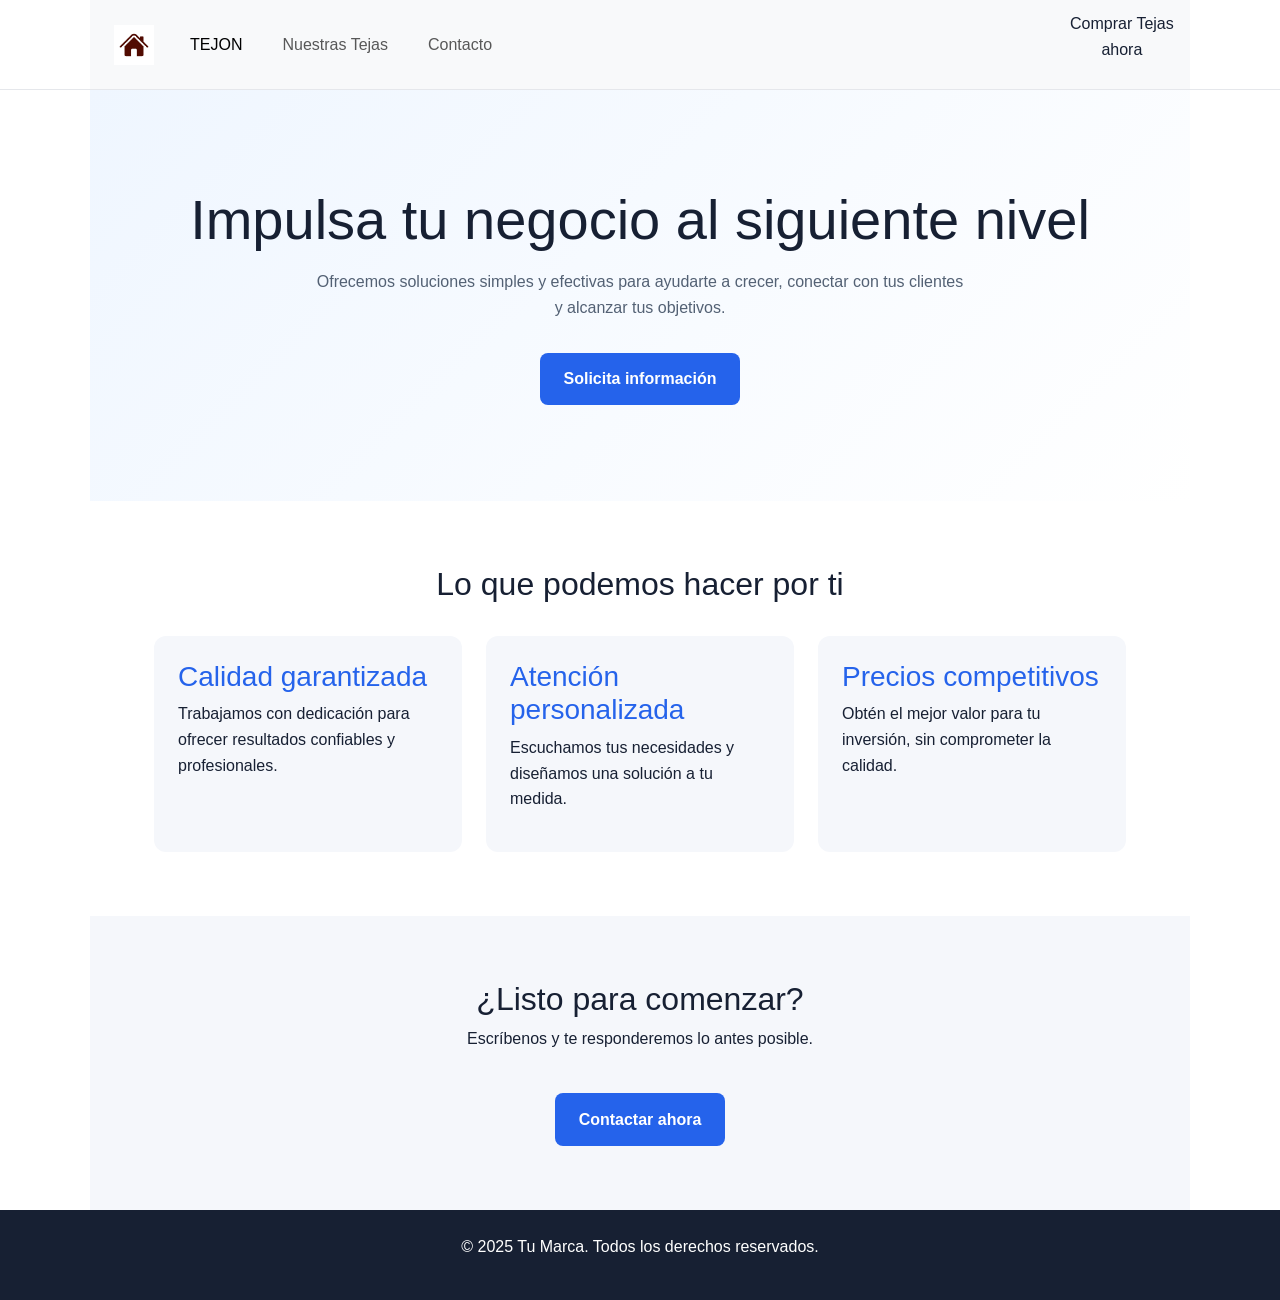
==== index.html @ d3da60d6 "Primero" ====
<!DOCTYPE html>
<html lang="es">
<head>
	<meta charset="UTF-8">
	<meta name="viewport" content="width=device-width, initial-scale=1.0">
	<title>Tu Marca | Soluciones para tu negocio</title>
     <link href="https://cdn.jsdelivr.net/npm/bootstrap@5.3.8/dist/css/bootstrap.min.css" rel="stylesheet" integrity="sha384-sRIl4kxILFvY47J16cr9ZwB07vP4J8+LH7qKQnuqkuIAvNWLzeN8tE5YBujZqJLB" crossorigin="anonymous">
    <link rel="stylesheet" href="tejones.css">
	<style>
		:root { --primario: #2563eb; --oscuro: #172033; --claro: #f5f7fb; }
		* { box-sizing: border-box; margin: 0; padding: 0; }
		body { font-family: Arial, sans-serif; color: var(--oscuro); line-height: 1.6; }
		header { background: #fff; border-bottom: 1px solid #e5e7eb; }
		nav { max-width: 1100px; margin: auto; padding: 1rem 5%; display: flex; justify-content: space-between; align-items: center; }
		.logo { font-size: 1.4rem; font-weight: bold; color: var(--primario); }
		nav ul { display: flex; gap: 1.5rem; list-style: none; }
		nav a { color: var(--oscuro); text-decoration: none; }
		.hero { background: linear-gradient(135deg, #eff6ff, #fff); padding: 6rem 5%; text-align: center; }
		.hero h1 { font-size: clamp(2rem, 5vw, 3.5rem); margin-bottom: 1rem; }
		.hero p { max-width: 650px; margin: 0 auto 2rem; color: #536174; }
		.boton { display: inline-block; padding: .85rem 1.5rem; border-radius: 8px; background: var(--primario); color: #fff; text-decoration: none; font-weight: bold; }
		section { max-width: 1100px; margin: auto; padding: 4rem 5%; }
		.titulo { text-align: center; margin-bottom: 2rem; }
		.tarjetas { display: grid; grid-template-columns: repeat(auto-fit, minmax(220px, 1fr)); gap: 1.5rem; }
		.tarjeta { padding: 1.5rem; background: var(--claro); border-radius: 12px; }
		.tarjeta h3 { margin-bottom: .5rem; color: var(--primario); }
		.contacto { background: var(--claro); text-align: center; }
		footer { padding: 1.5rem; text-align: center; background: var(--oscuro); color: #fff; }
		@media (max-width: 600px) { nav ul { gap: .7rem; font-size: .9rem; } }
	</style>
</head>


<body>
	<header>
		<nav class="navbar navbar-expand-lg bg-body-tertiary">
  <div class="container-fluid">
<nav class="navbar bg-body-tertiary">
  <div class="container-fluid">
    <a class="navbar-brand" href="#">
      <img src="img/logo.png" alt="Logo" width="40" height="40" class="d-inline-block align-text-center">                                                                                                                                                                  
    </a>
  </div>
</nav>
    <button class="navbar-toggler" type="button" data-bs-toggle="collapse" data-bs-target="#navbarSupportedContent" aria-controls="navbarSupportedContent" aria-expanded="false" aria-label="Toggle navigation">
      <span class="navbar-toggler-icon"></span>
    </button>
    <div class="collapse navbar-collapse" id="navbarSupportedContent">
      <ul class="navbar-nav me-auto mb-2 mb-lg-0">
        <li class="nav-item">
          <a class="nav-link active" aria-current="page" href="#">TEJON</a>
        </li>
        <li class="nav-item">
          <a class="nav-link" href="#">Nuestras Tejas</a>
        </li>
           <li class="nav-item">
          <a class="nav-link" href="#">Contacto</a>
        </li>
        </li>
      </ul>
    </div>
  </div>

<section class="comprartejas "type="button">
    <p>Comprar Tejas ahora</p>
</section>
</nav>
	</header>

	<main>
		<section class="hero" id="inicio">
			<h1>Impulsa tu negocio al siguiente nivel</h1>
			<p>Ofrecemos soluciones simples y efectivas para ayudarte a crecer, conectar con tus clientes y alcanzar tus objetivos.</p>
			<a class="boton" href="#contacto">Solicita información</a>
		</section>

		<section id="servicios">
			<h2 class="titulo">Lo que podemos hacer por ti</h2>
			<div class="tarjetas">
				<article class="tarjeta"><h3>Calidad garantizada</h3><p>Trabajamos con dedicación para ofrecer resultados confiables y profesionales.</p></article>
				<article class="tarjeta"><h3>Atención personalizada</h3><p>Escuchamos tus necesidades y diseñamos una solución a tu medida.</p></article>
				<article class="tarjeta"><h3>Precios competitivos</h3><p>Obtén el mejor valor para tu inversión, sin comprometer la calidad.</p></article>
			</div>
		</section>

		<section class="contacto" id="contacto">
			<h2>¿Listo para comenzar?</h2>
			<p>Escríbenos y te responderemos lo antes posible.</p>
			<br><a class="boton" href="mailto:contacto@tumarca.com">Contactar ahora</a>
		</section>
	</main>

	<footer><p>&copy; 2025 Tu Marca. Todos los derechos reservados.</p></footer>
    
    <script src="https://cdn.jsdelivr.net/npm/@popperjs/core@2.11.8/dist/umd/popper.min.js" integrity="sha384-I7E8VVD/ismYTF4hNIPjVp/Zjvgyol6VFvRkX/vR+Vc4jQkC+hVqc2pM8ODewa9r" crossorigin="anonymous"></script>
<script src="https://cdn.jsdelivr.net/npm/bootstrap@5.3.8/dist/js/bootstrap.min.js" integrity="sha384-G/EV+4j2dNv+tEPo3++6LCgdCROaejBqfUeNjuKAiuXbjrxilcCdDz6ZAVfHWe1Y" crossorigin="anonymous"></script>
</body>
</html>
---- tejones.css ----
.comprartejas{
    display: flex;
 box-sizing: border-box;
  margin: 0; 
  padding: 3px;
  text-align:center;

    
}
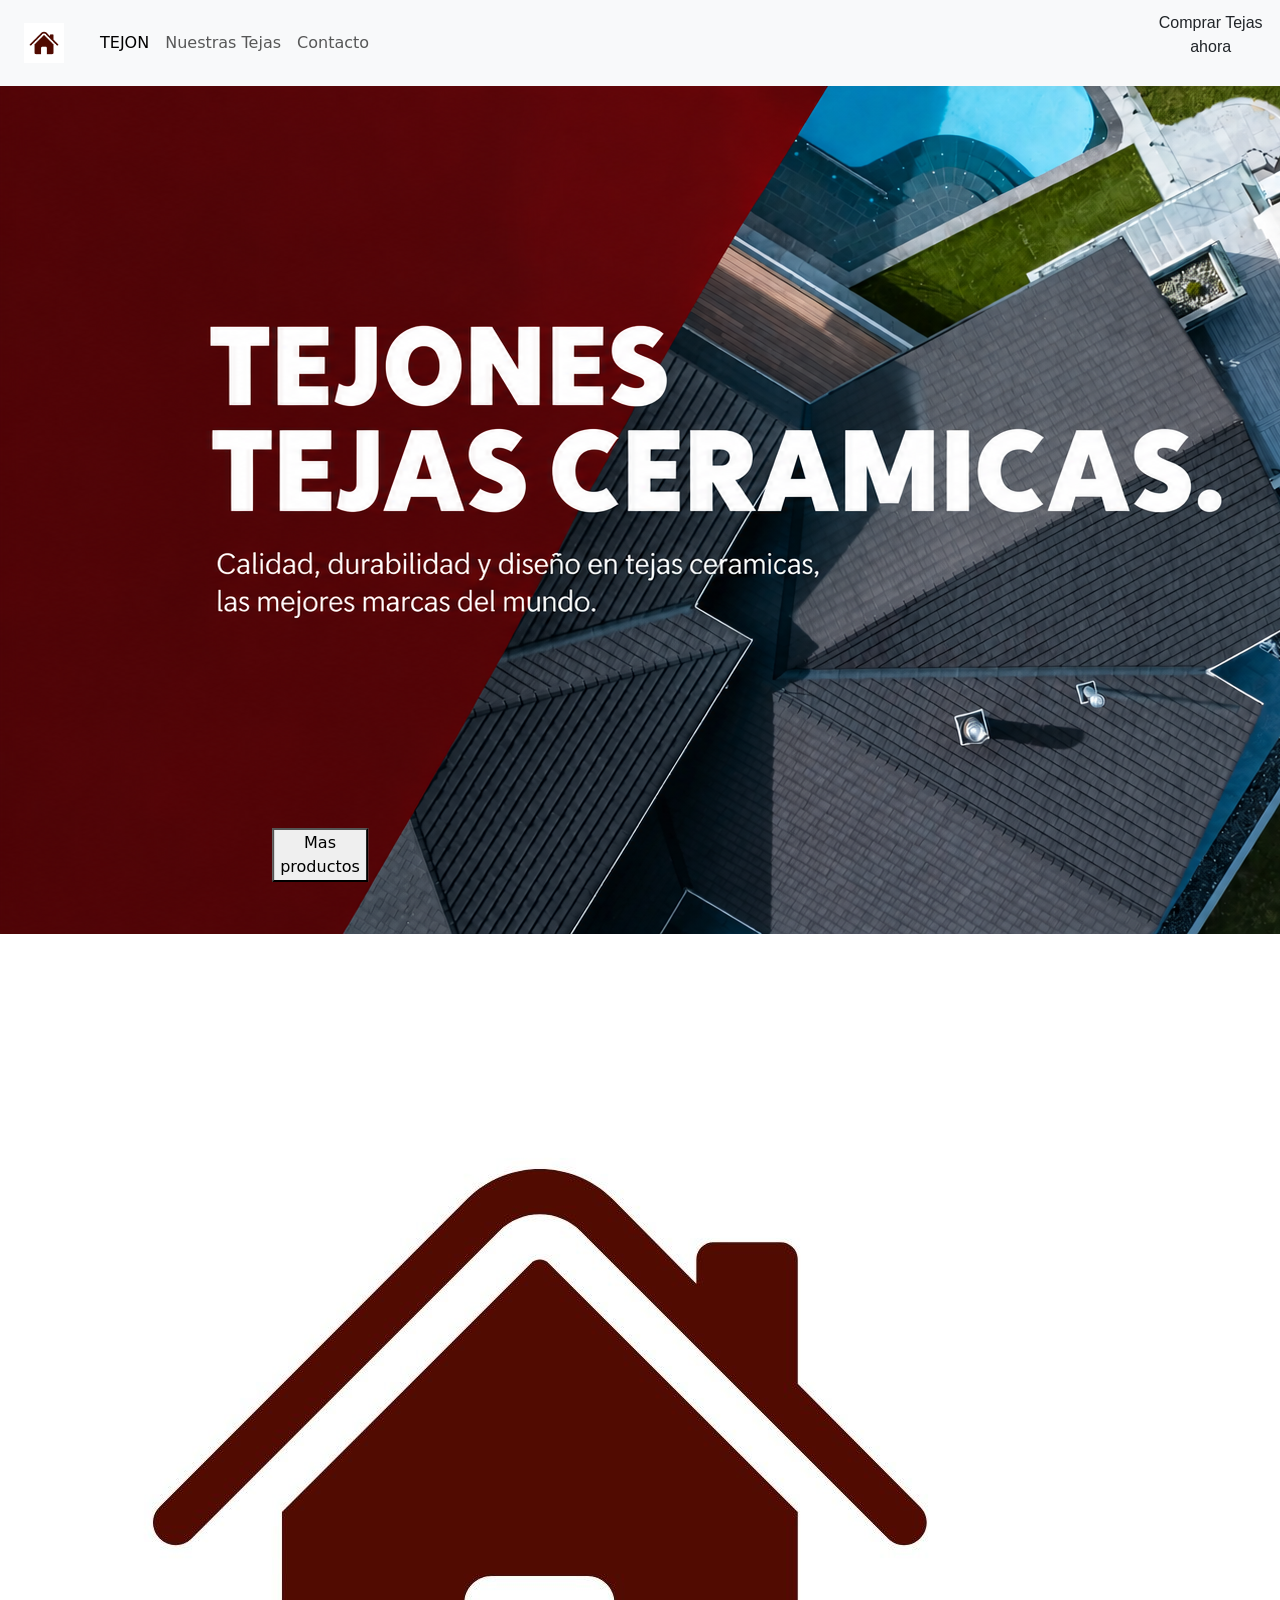
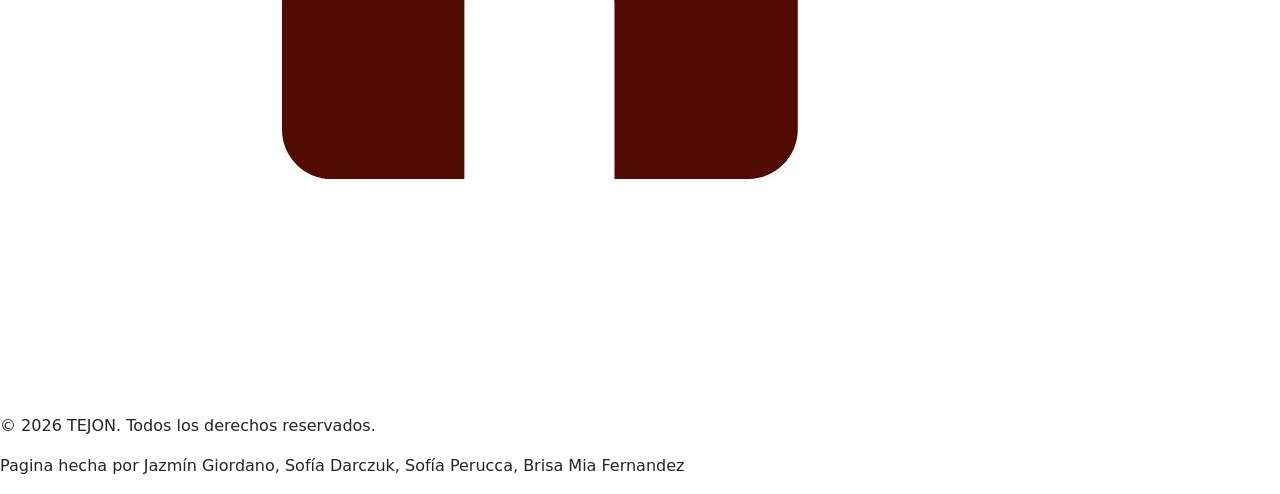
==== commit 9143bb8c: "segunda" ====
--- a/index.html
+++ b/index.html
@@ -6,30 +6,7 @@
 	<title>Tu Marca | Soluciones para tu negocio</title>
      <link href="https://cdn.jsdelivr.net/npm/bootstrap@5.3.8/dist/css/bootstrap.min.css" rel="stylesheet" integrity="sha384-sRIl4kxILFvY47J16cr9ZwB07vP4J8+LH7qKQnuqkuIAvNWLzeN8tE5YBujZqJLB" crossorigin="anonymous">
     <link rel="stylesheet" href="tejones.css">
-	<style>
-		:root { --primario: #2563eb; --oscuro: #172033; --claro: #f5f7fb; }
-		* { box-sizing: border-box; margin: 0; padding: 0; }
-		body { font-family: Arial, sans-serif; color: var(--oscuro); line-height: 1.6; }
-		header { background: #fff; border-bottom: 1px solid #e5e7eb; }
-		nav { max-width: 1100px; margin: auto; padding: 1rem 5%; display: flex; justify-content: space-between; align-items: center; }
-		.logo { font-size: 1.4rem; font-weight: bold; color: var(--primario); }
-		nav ul { display: flex; gap: 1.5rem; list-style: none; }
-		nav a { color: var(--oscuro); text-decoration: none; }
-		.hero { background: linear-gradient(135deg, #eff6ff, #fff); padding: 6rem 5%; text-align: center; }
-		.hero h1 { font-size: clamp(2rem, 5vw, 3.5rem); margin-bottom: 1rem; }
-		.hero p { max-width: 650px; margin: 0 auto 2rem; color: #536174; }
-		.boton { display: inline-block; padding: .85rem 1.5rem; border-radius: 8px; background: var(--primario); color: #fff; text-decoration: none; font-weight: bold; }
-		section { max-width: 1100px; margin: auto; padding: 4rem 5%; }
-		.titulo { text-align: center; margin-bottom: 2rem; }
-		.tarjetas { display: grid; grid-template-columns: repeat(auto-fit, minmax(220px, 1fr)); gap: 1.5rem; }
-		.tarjeta { padding: 1.5rem; background: var(--claro); border-radius: 12px; }
-		.tarjeta h3 { margin-bottom: .5rem; color: var(--primario); }
-		.contacto { background: var(--claro); text-align: center; }
-		footer { padding: 1.5rem; text-align: center; background: var(--oscuro); color: #fff; }
-		@media (max-width: 600px) { nav ul { gap: .7rem; font-size: .9rem; } }
-	</style>
 </head>
-
 
 <body>
 	<header>
@@ -67,30 +44,21 @@
 </nav>
 	</header>
 
-	<main>
-		<section class="hero" id="inicio">
-			<h1>Impulsa tu negocio al siguiente nivel</h1>
-			<p>Ofrecemos soluciones simples y efectivas para ayudarte a crecer, conectar con tus clientes y alcanzar tus objetivos.</p>
-			<a class="boton" href="#contacto">Solicita información</a>
-		</section>
+  <main>
+    <section class="fondo" style="position: relative; text-align: center; overflow: hidden;">
+  	 <img src="img/fondo1.png" alt="Logo" class="d-inline-block align-text-center">
+      </section>
+  <section class="mas">
+ <a href="#inicio" style="position: absolute; top: 95%; left: 50%; padding-right: 50%; transform: translate(-50%, -50%);"><button class="confirma">Mas productos</button></a>
+</section>
 
-		<section id="servicios">
-			<h2 class="titulo">Lo que podemos hacer por ti</h2>
-			<div class="tarjetas">
-				<article class="tarjeta"><h3>Calidad garantizada</h3><p>Trabajamos con dedicación para ofrecer resultados confiables y profesionales.</p></article>
-				<article class="tarjeta"><h3>Atención personalizada</h3><p>Escuchamos tus necesidades y diseñamos una solución a tu medida.</p></article>
-				<article class="tarjeta"><h3>Precios competitivos</h3><p>Obtén el mejor valor para tu inversión, sin comprometer la calidad.</p></article>
-			</div>
-		</section>
-
-		<section class="contacto" id="contacto">
-			<h2>¿Listo para comenzar?</h2>
-			<p>Escríbenos y te responderemos lo antes posible.</p>
-			<br><a class="boton" href="mailto:contacto@tumarca.com">Contactar ahora</a>
-		</section>
+<section class="flex"> 
+          <a id="inicio"><img src="img/logo.png" alt="Inicio"></a>
+</section>
 	</main>
 
-	<footer><p>&copy; 2025 Tu Marca. Todos los derechos reservados.</p></footer>
+	<footer><p>&copy; 2026 TEJON. Todos los derechos reservados.</p></footer>
+    <footer><p> Pagina hecha por Jazmín Giordano, Sofía Darczuk, Sofía Perucca, Brisa Mia Fernandez</p></footer>
     
     <script src="https://cdn.jsdelivr.net/npm/@popperjs/core@2.11.8/dist/umd/popper.min.js" integrity="sha384-I7E8VVD/ismYTF4hNIPjVp/Zjvgyol6VFvRkX/vR+Vc4jQkC+hVqc2pM8ODewa9r" crossorigin="anonymous"></script>
 <script src="https://cdn.jsdelivr.net/npm/bootstrap@5.3.8/dist/js/bootstrap.min.js" integrity="sha384-G/EV+4j2dNv+tEPo3++6LCgdCROaejBqfUeNjuKAiuXbjrxilcCdDz6ZAVfHWe1Y" crossorigin="anonymous"></script>
--- a/tejones.css
+++ b/tejones.css
@@ -1,4 +1,24 @@
+.body{
+margin-top: 100px;
+background-color: #ffffff;
+font-family: "Lugrasimo";
+}
+
+.fondo{
+    z-index: -1;
+    display: block; 
+    width: 100%; 
+    max-width: 100%;
+     height: auto;
+      margin: 0 auto; 
+      object-fit: contain;
+    }
+.mas{
+
+
+}
 .comprartejas{
+    font-family: "Arial", "sans-serif";
     display: flex;
  box-sizing: border-box;
   margin: 0; 
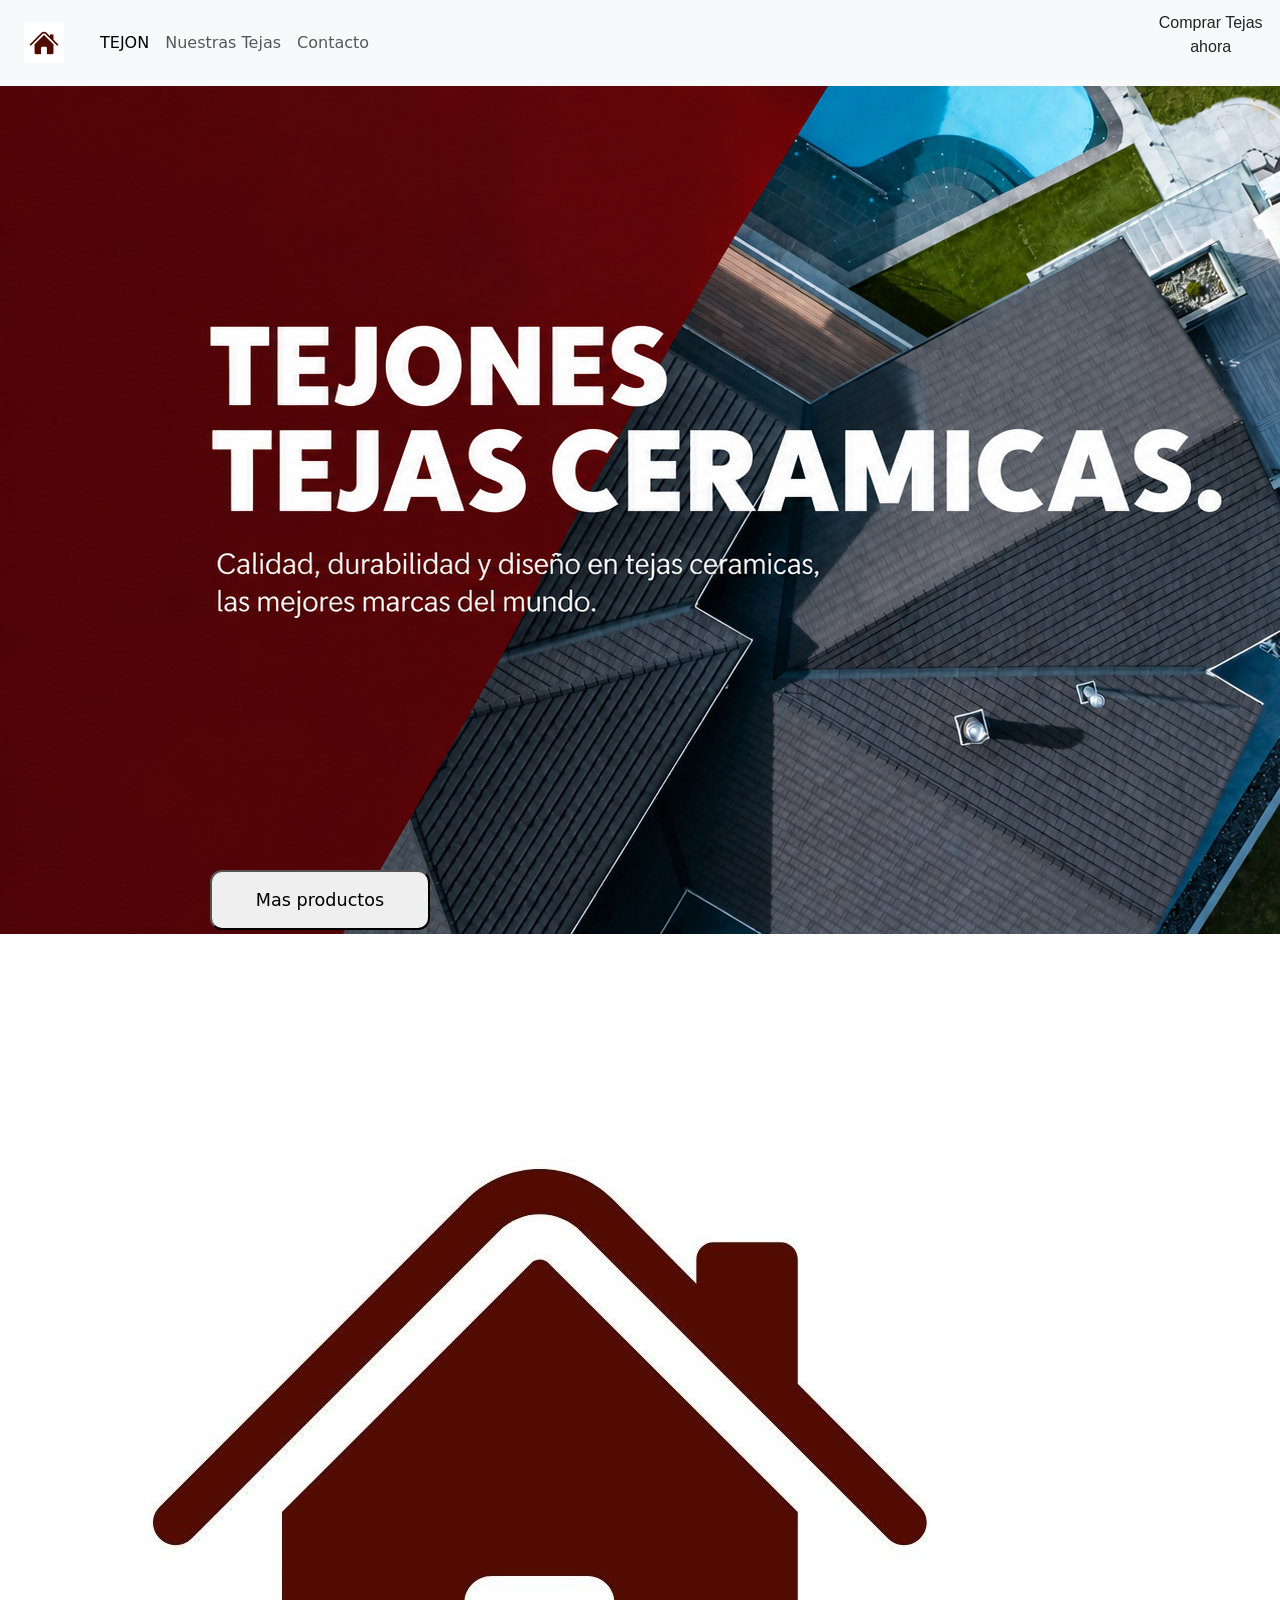
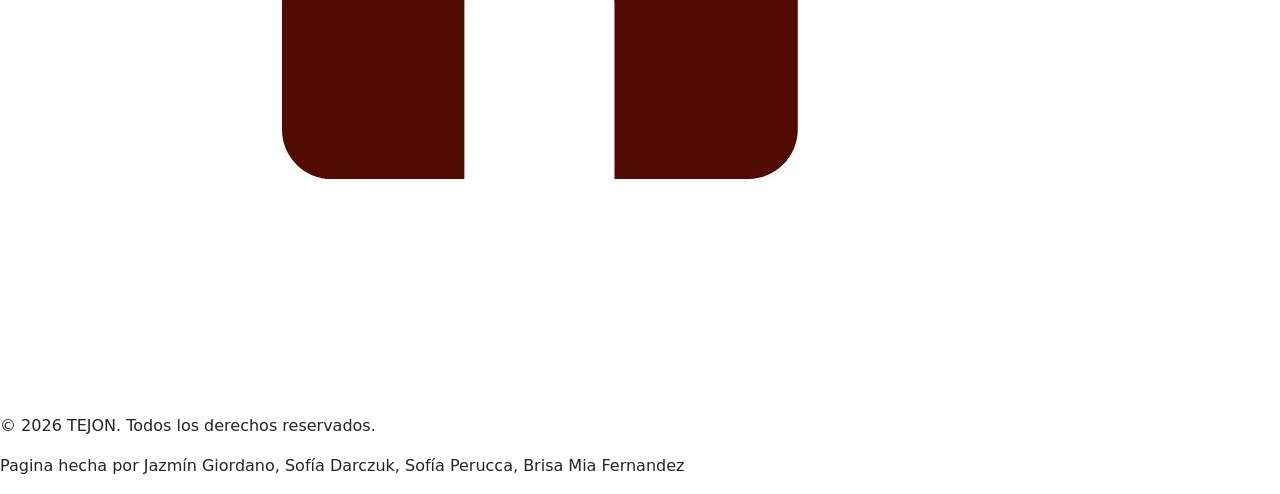
==== commit b00bca6b: "q" ====
--- a/index.html
+++ b/index.html
@@ -49,7 +49,7 @@
   	 <img src="img/fondo1.png" alt="Logo" class="d-inline-block align-text-center">
       </section>
   <section class="mas">
- <a href="#inicio" style="position: absolute; top: 95%; left: 50%; padding-right: 50%; transform: translate(-50%, -50%);"><button class="confirma">Mas productos</button></a>
+ <a href="#inicio" style="position: absolute; top: 100%; left: 50%; padding-right: 50%; transform: translate(-50%, -50%);"><button class="confirma" style="width: 220px; height: 60px; padding: 12px 24px; font-size: 1.1rem; border-radius: 12px;">Mas productos</button></a>
 </section>
 
 <section class="flex"> 
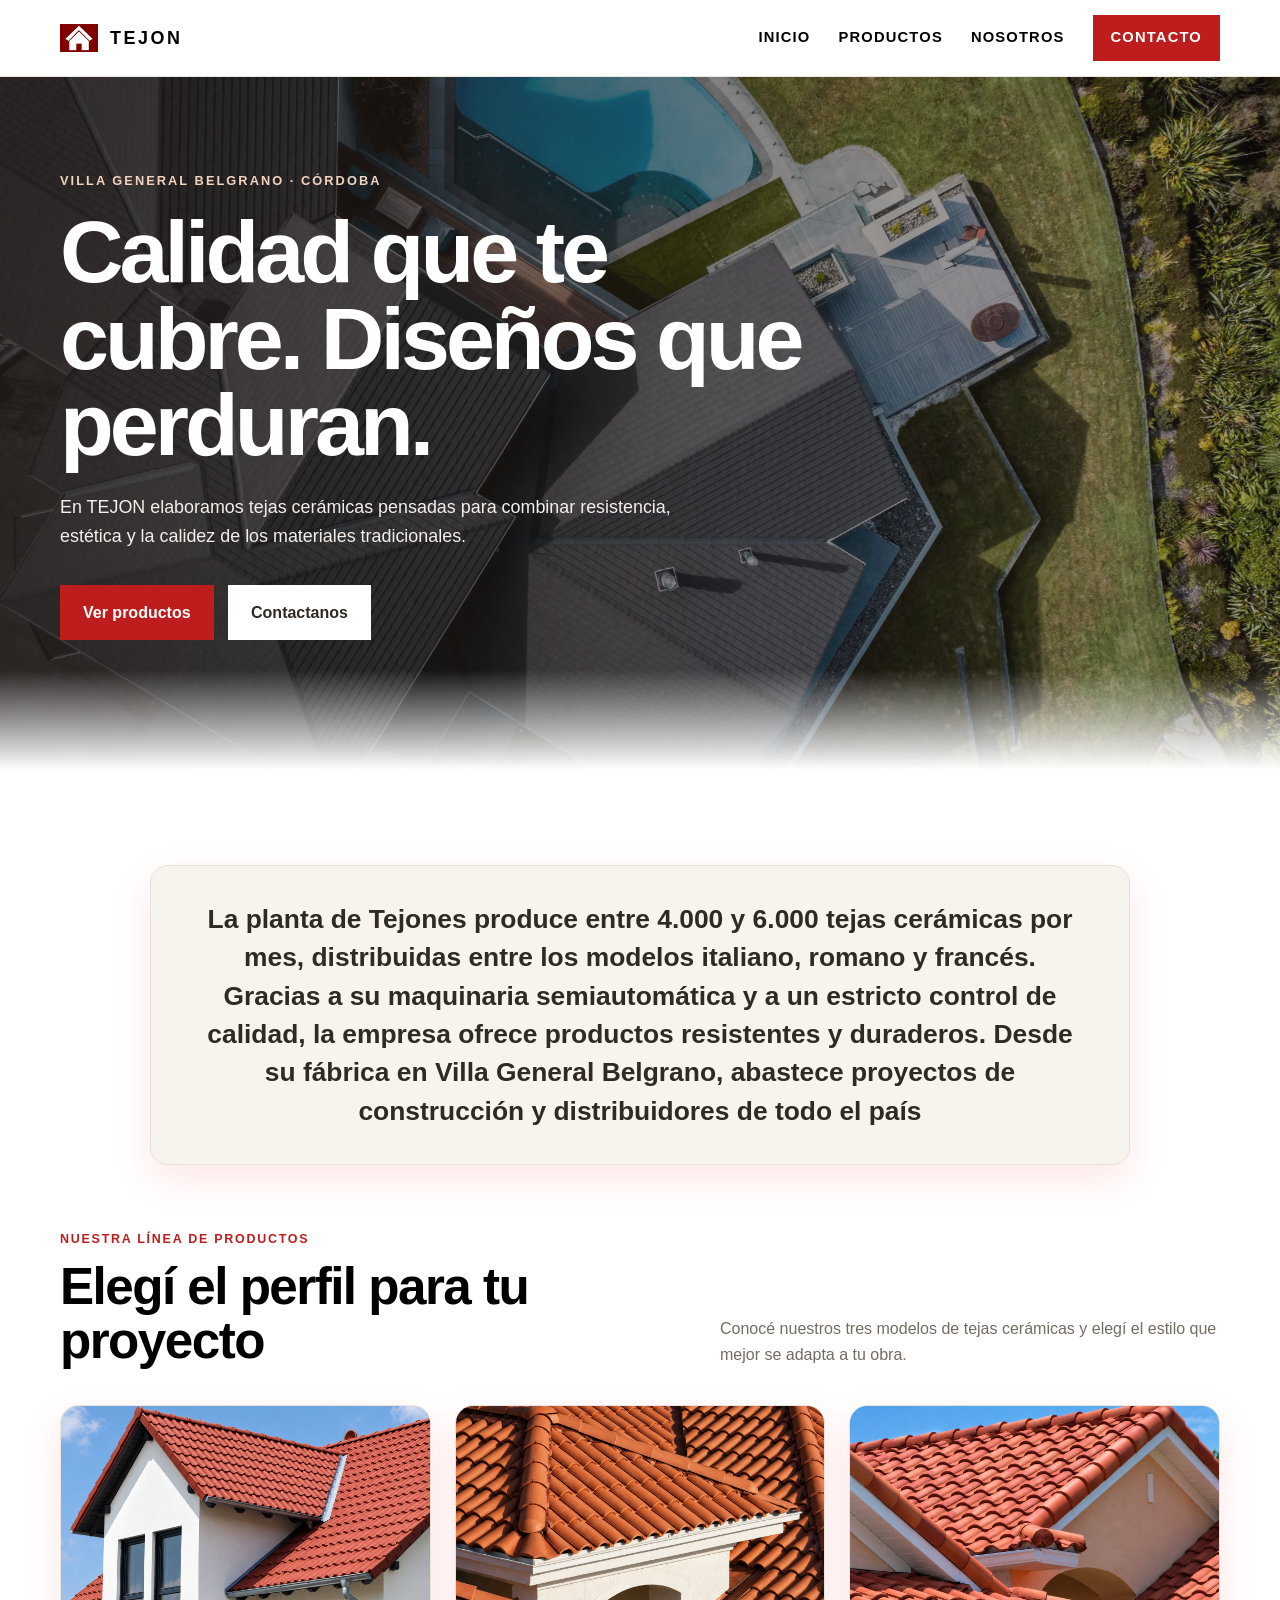
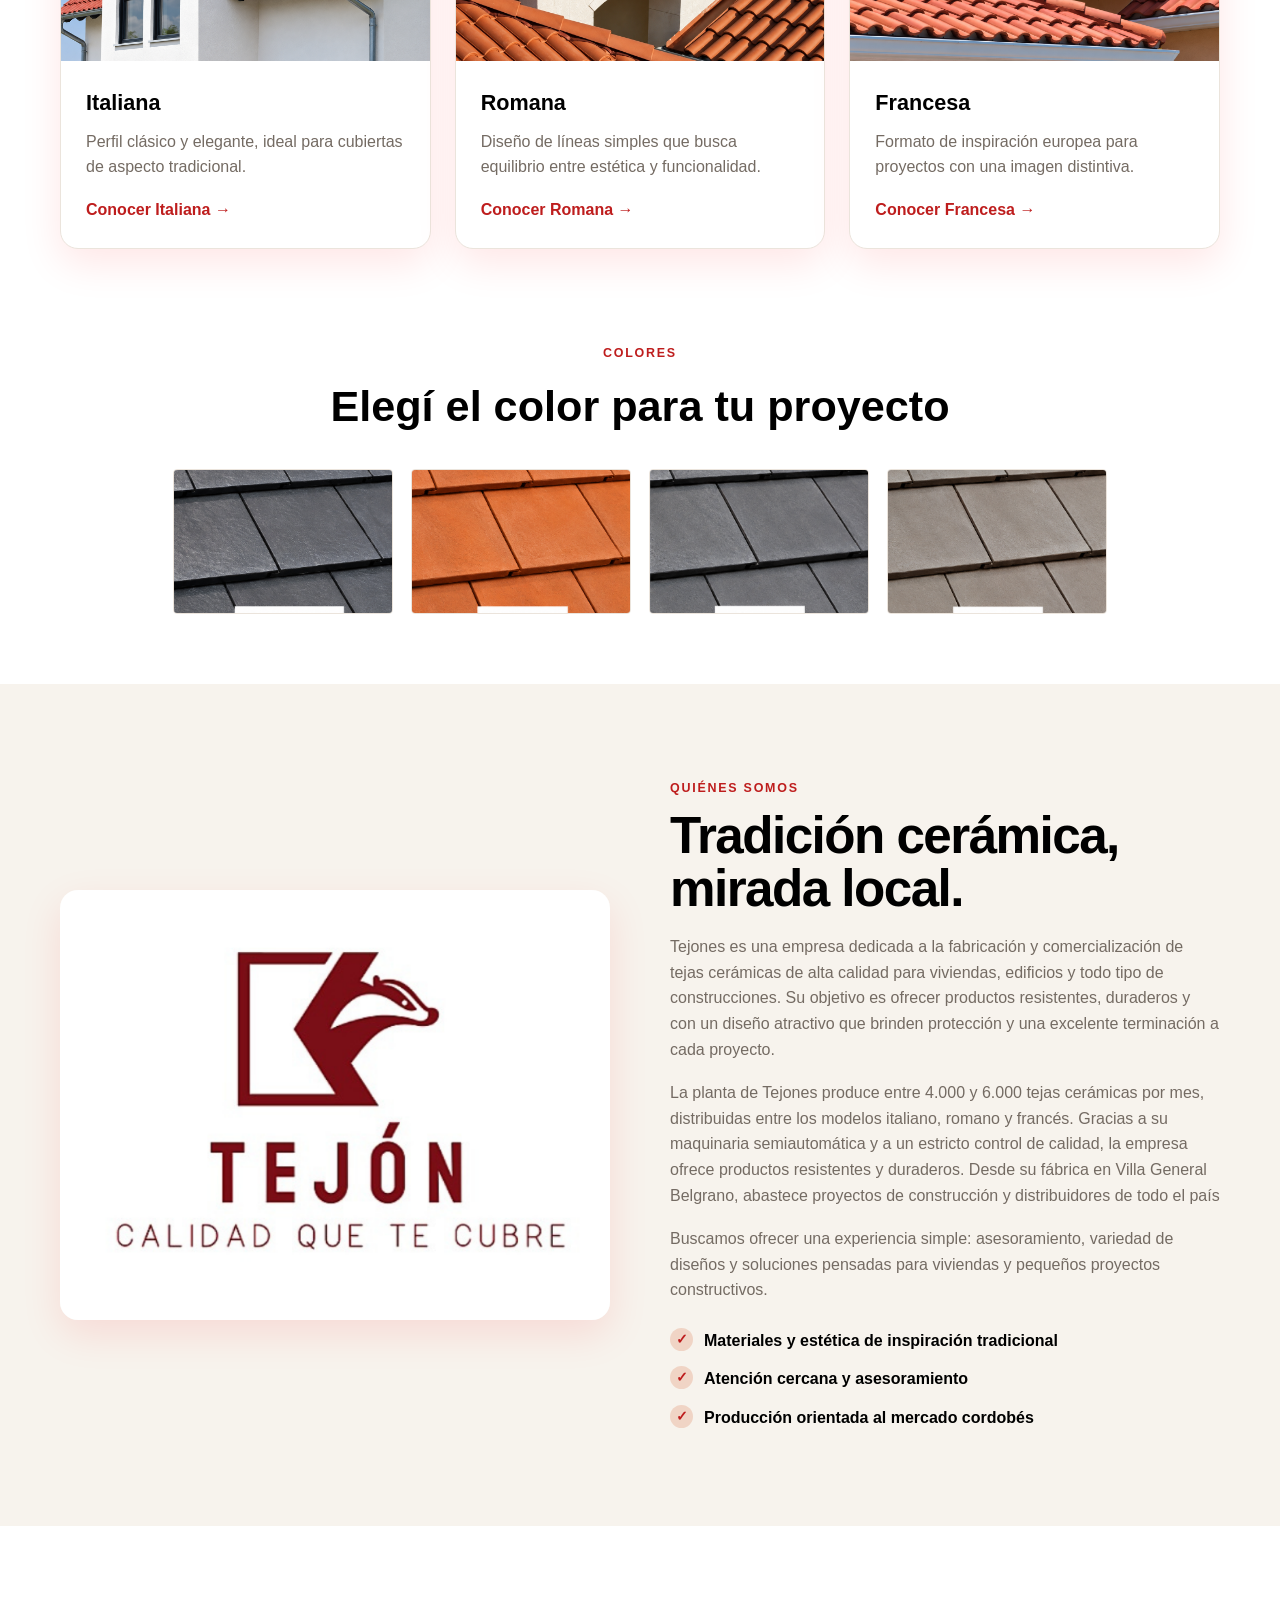
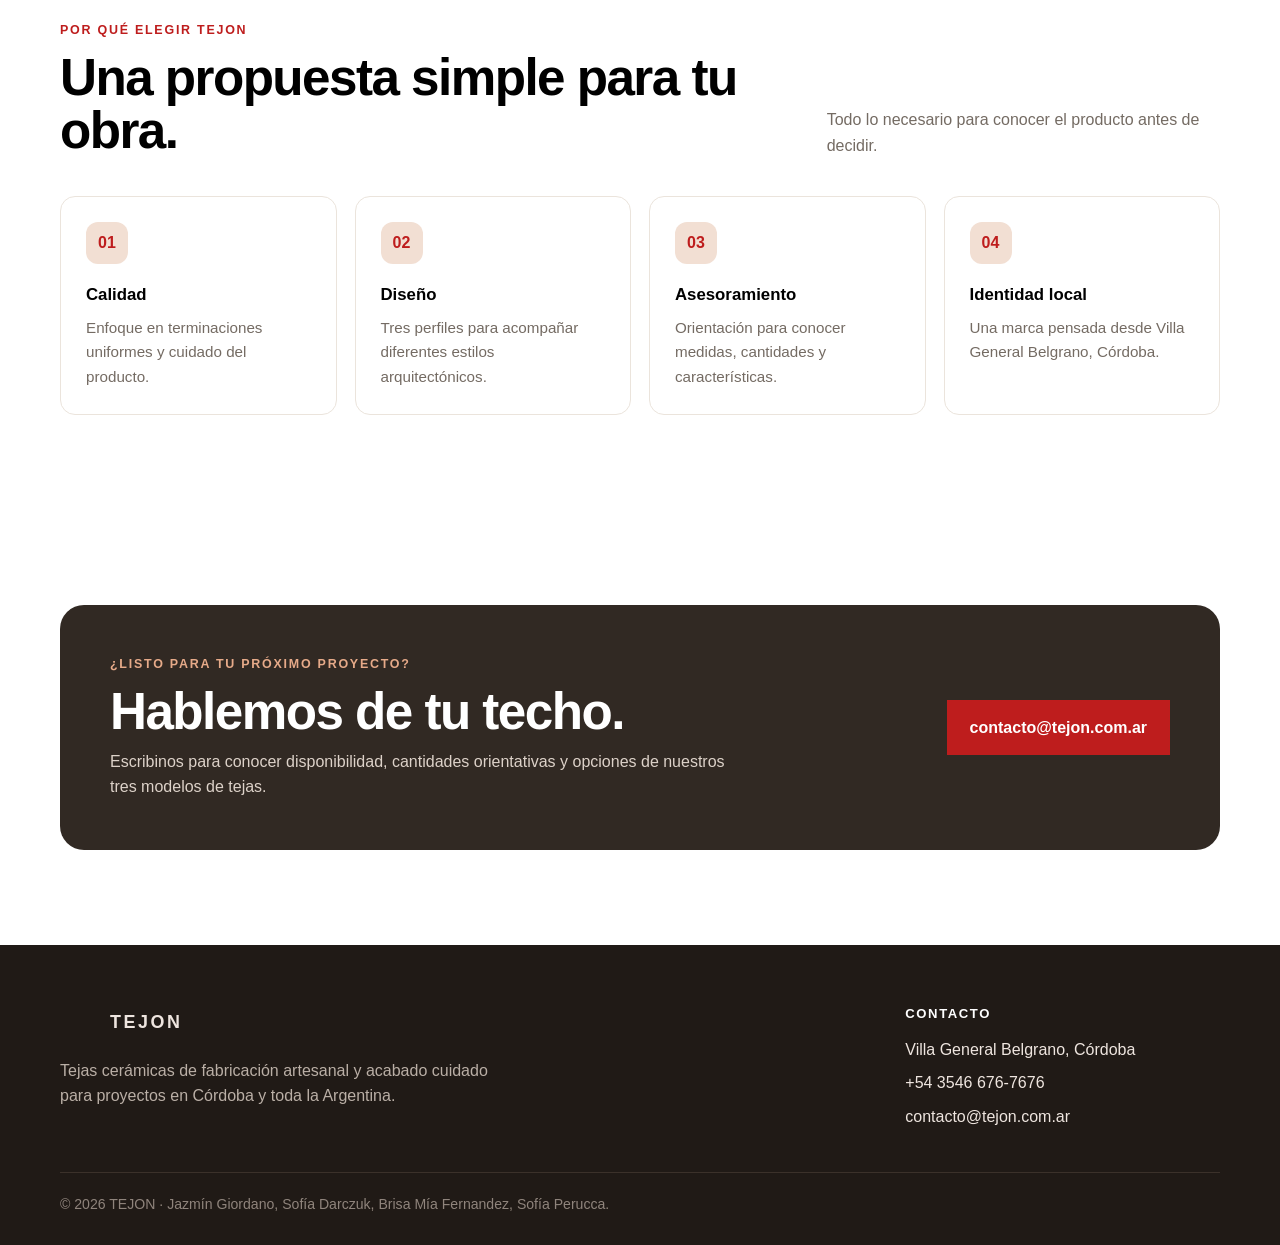
==== commit 720b0743: "ultimo PORFIN" ====
--- a/index.html
+++ b/index.html
@@ -1,66 +1,193 @@
 <!DOCTYPE html>
 <html lang="es">
 <head>
-	<meta charset="UTF-8">
-	<meta name="viewport" content="width=device-width, initial-scale=1.0">
-	<title>Tu Marca | Soluciones para tu negocio</title>
-     <link href="https://cdn.jsdelivr.net/npm/bootstrap@5.3.8/dist/css/bootstrap.min.css" rel="stylesheet" integrity="sha384-sRIl4kxILFvY47J16cr9ZwB07vP4J8+LH7qKQnuqkuIAvNWLzeN8tE5YBujZqJLB" crossorigin="anonymous">
-    <link rel="stylesheet" href="tejones.css">
+  <meta charset="UTF-8">
+  <meta name="viewport" content="width=device-width, initial-scale=1.0">
+  <title>TEJON | Tejas Cerámicas</title>
+  <meta name="description" content="TEJON, empresa ficticia de tejas cerámicas ubicada en Villa General Belgrano, Córdoba.">
+  <link rel="stylesheet" href="styles.css">
 </head>
+<body>
 
-<body>
-	<header>
-		<nav class="navbar navbar-expand-lg bg-body-tertiary">
-  <div class="container-fluid">
-<nav class="navbar bg-body-tertiary">
-  <div class="container-fluid">
-    <a class="navbar-brand" href="#">
-      <img src="img/logo.png" alt="Logo" width="40" height="40" class="d-inline-block align-text-center">                                                                                                                                                                  
+<header class="site-header">
+  <div class="container navbar">
+    <a href="index.html" class="brand" aria-label="TEJON inicio">
+      <img class="brand-mark" src="assets/casa.png" alt="">
+      <span class="brand-name">TEJON</span>
     </a>
+    <button class="menu-toggle" aria-label="Abrir menú" aria-expanded="false">☰</button>
+    <nav class="nav-links">
+      <a href="index.html">Inicio</a>
+      <a href="index.html#productos">Productos</a>
+      <a href="index.html#nosotros">Nosotros</a>
+      <a href="index.html#contacto" class="nav-cta">Contacto</a>
+    </nav>
   </div>
-</nav>
-    <button class="navbar-toggler" type="button" data-bs-toggle="collapse" data-bs-target="#navbarSupportedContent" aria-controls="navbarSupportedContent" aria-expanded="false" aria-label="Toggle navigation">
-      <span class="navbar-toggler-icon"></span>
-    </button>
-    <div class="collapse navbar-collapse" id="navbarSupportedContent">
-      <ul class="navbar-nav me-auto mb-2 mb-lg-0">
-        <li class="nav-item">
-          <a class="nav-link active" aria-current="page" href="#">TEJON</a>
-        </li>
-        <li class="nav-item">
-          <a class="nav-link" href="#">Nuestras Tejas</a>
-        </li>
-           <li class="nav-item">
-          <a class="nav-link" href="#">Contacto</a>
-        </li>
-        </li>
-      </ul>
+</header>
+
+
+<main>
+  <section class="hero">
+    <div class="container hero-content">
+      <span class="eyebrow">Villa General Belgrano · Córdoba</span>
+      <h1>Calidad que te cubre. Diseños que perduran.</h1>
+      <p>En TEJON elaboramos tejas cerámicas pensadas para combinar resistencia, estética y la calidez de los materiales tradicionales.</p>
+      <a class="btn btn-primary" href="#productos">Ver productos</a>
+      <a class="btn btn-light" href="#contacto">Contactanos</a>
     </div>
+  </section>
+
+  <section class="section" id="productos">
+    <div class="container">
+      <div class="production-highlight">
+        <p>La planta de Tejones produce entre 4.000 y 6.000 tejas cerámicas por mes, distribuidas entre los modelos italiano, romano y francés. Gracias a su maquinaria semiautomática y a un estricto control de calidad, la empresa ofrece productos resistentes y duraderos. Desde su fábrica en Villa General Belgrano, abastece proyectos de construcción y distribuidores de todo el país</p>
+      </div>
+  
+      <div class="section-head">
+        <div>
+          <div class="section-kicker">Nuestra línea de productos</div>
+          <h2>Elegí el perfil para tu proyecto</h2>
+        </div>
+        <p>Conocé nuestros tres modelos de tejas cerámicas y elegí el estilo que mejor se adapta a tu obra.</p>
+      </div>
+
+      <div class="products-grid">
+        <a class="product-card" href="italiana.html">
+          <div class="product-image"><img src="assets/italiana.png" alt="Ilustración de teja cerámica Italiana"></div>
+          <div class="product-body">
+            <h3>Italiana</h3>
+            <p>Perfil clásico y elegante, ideal para cubiertas de aspecto tradicional.</p>
+            <span class="product-link">Conocer Italiana →</span>
+          </div>
+        </a>
+
+        <a class="product-card" href="romana.html">
+          <div class="product-image"><img src="assets/romana.png" alt="Ilustración de teja cerámica Romana"></div>
+          <div class="product-body">
+            <h3>Romana</h3>
+            <p>Diseño de líneas simples que busca equilibrio entre estética y funcionalidad.</p>
+            <span class="product-link">Conocer Romana →</span>
+          </div>
+        </a>
+
+        <a class="product-card" href="francesa.html">
+          <div class="product-image"><img src="assets/frances.png" alt="Ilustración de teja cerámica Francesa"></div>
+          <div class="product-body">
+            <h3>Francesa</h3>
+            <p>Formato de inspiración europea para proyectos con una imagen distintiva.</p>
+            <span class="product-link">Conocer Francesa →</span>
+          </div>
+        </a>
+      </div>
+    </div>
+  </section>
+
+    <div class="colors-section">
+        <div class="colors-heading">
+          <div class="section-kicker">COLORES</div>
+          <h2>Elegí el color para tu proyecto</h2>
+        </div>
+        <div class="colors-grid">
+          <div class="color-card"><img src="assets/Pizarratx.png" alt="Color de teja 1"></div>
+          <div class="color-card"><img src="assets/Roja.png" alt="Color de teja 2"></div>
+          <div class="color-card"><img src="assets/Pizarra.png" alt="Color de teja 3"></div>
+          <div class="color-card"><img src="assets/Grafito.png" alt="Color de teja 4"></div>
+        </div>
+      </div>
+
+  <section class="section section-soft" id="nosotros">
+    <div class="container split">
+      <div class="split-visual" aria-hidden="true"></div>
+      <div class="split-copy">
+        <div class="section-kicker">Quiénes somos</div>
+        <h2>Tradición cerámica, mirada local.</h2>
+        <p>Tejones es una empresa dedicada a la fabricación y comercialización de tejas cerámicas de alta calidad para viviendas, edificios y todo tipo de construcciones. Su objetivo es ofrecer productos resistentes, duraderos y con un diseño atractivo que brinden protección y una excelente terminación a cada proyecto. </p>
+         <p>La planta de Tejones produce entre 4.000 y 6.000 tejas cerámicas por mes, distribuidas entre los modelos italiano, romano y francés. Gracias a su maquinaria semiautomática y a un estricto control de calidad, la empresa ofrece productos resistentes y duraderos. Desde su fábrica en Villa General Belgrano, abastece proyectos de construcción y distribuidores de todo el país</p>
+        <p>Buscamos ofrecer una experiencia simple: asesoramiento, variedad de diseños y soluciones pensadas para viviendas y pequeños proyectos constructivos.</p>
+        
+        <div class="checks">
+          <div class="check"><span>✓</span> Materiales y estética de inspiración tradicional</div>
+          <div class="check"><span>✓</span> Atención cercana y asesoramiento</div>
+          <div class="check"><span>✓</span> Producción orientada al mercado cordobés</div>
+        </div>
+      </div>
+    </div>
+  </section>
+
+  <section class="section">
+    <div class="container">
+      <div class="section-head">
+        <div>
+          <div class="section-kicker">Por qué elegir TEJON</div>
+          <h2>Una propuesta simple para tu obra.</h2>
+        </div>
+        <p>Todo lo necesario para conocer el producto antes de decidir.</p>
+      </div>
+      <div class="features">
+        <div class="feature">
+          <div class="feature-icon">01</div>
+          <h3>Calidad</h3>
+          <p>Enfoque en terminaciones uniformes y cuidado del producto.</p>
+        </div>
+        <div class="feature">
+          <div class="feature-icon">02</div>
+          <h3>Diseño</h3>
+          <p>Tres perfiles para acompañar diferentes estilos arquitectónicos.</p>
+        </div>
+        <div class="feature">
+          <div class="feature-icon">03</div>
+          <h3>Asesoramiento</h3>
+          <p>Orientación para conocer medidas, cantidades y características.</p>
+        </div>
+        <div class="feature">
+          <div class="feature-icon">04</div>
+          <h3>Identidad local</h3>
+          <p>Una marca pensada desde Villa General Belgrano, Córdoba.</p>
+        </div>
+      </div>
+    </div>
+  </section>
+
+  <section class="section" id="contacto">
+    <div class="container">
+      <div class="contact-box">
+        <div>
+          <div class="section-kicker" style="color:#e6aa89">¿Listo para tu próximo proyecto?</div>
+          <h2>Hablemos de tu techo.</h2>
+          <p>Escribinos para conocer disponibilidad, cantidades orientativas y opciones de nuestros tres modelos de tejas.</p>
+        </div>
+        <a class="btn btn-primary" href="mailto:contacto@tejon.com.ar">contacto@tejon.com.ar</a>
+      </div>
+    </div>
+  </section>
+</main>
+
+
+<footer>
+  <div class="container">
+    <div class="footer-grid">
+      <div>
+        <div class="brand footer-brand">
+          <span class="brand-mark" aria-hidden="true"></span>
+          <span class="brand-name">TEJON</span>
+        </div>
+        <p>Tejas cerámicas de fabricación artesanal y acabado cuidado para proyectos en Córdoba y toda la Argentina.</p>
+      </div>
+      <div>
+      </div>
+      <div>
+        <div class="footer-title">Contacto</div>
+        <div class="footer-links">
+          <span>Villa General Belgrano, Córdoba</span>
+          <span>+54 3546 676-7676</span>
+          <span>contacto@tejon.com.ar</span>
+        </div>
+      </div>
+    </div>
+    <div class="copyright">© 2026 TEJON · Jazmín Giordano, Sofía Darczuk, Brisa Mía Fernandez, Sofía Perucca.</div>
   </div>
+</footer>
 
-<section class="comprartejas "type="button">
-    <p>Comprar Tejas ahora</p>
-</section>
-</nav>
-	</header>
-
-  <main>
-    <section class="fondo" style="position: relative; text-align: center; overflow: hidden;">
-  	 <img src="img/fondo1.png" alt="Logo" class="d-inline-block align-text-center">
-      </section>
-  <section class="mas">
- <a href="#inicio" style="position: absolute; top: 100%; left: 50%; padding-right: 50%; transform: translate(-50%, -50%);"><button class="confirma" style="width: 220px; height: 60px; padding: 12px 24px; font-size: 1.1rem; border-radius: 12px;">Mas productos</button></a>
-</section>
-
-<section class="flex"> 
-          <a id="inicio"><img src="img/logo.png" alt="Inicio"></a>
-</section>
-	</main>
-
-	<footer><p>&copy; 2026 TEJON. Todos los derechos reservados.</p></footer>
-    <footer><p> Pagina hecha por Jazmín Giordano, Sofía Darczuk, Sofía Perucca, Brisa Mia Fernandez</p></footer>
-    
-    <script src="https://cdn.jsdelivr.net/npm/@popperjs/core@2.11.8/dist/umd/popper.min.js" integrity="sha384-I7E8VVD/ismYTF4hNIPjVp/Zjvgyol6VFvRkX/vR+Vc4jQkC+hVqc2pM8ODewa9r" crossorigin="anonymous"></script>
-<script src="https://cdn.jsdelivr.net/npm/bootstrap@5.3.8/dist/js/bootstrap.min.js" integrity="sha384-G/EV+4j2dNv+tEPo3++6LCgdCROaejBqfUeNjuKAiuXbjrxilcCdDz6ZAVfHWe1Y" crossorigin="anonymous"></script>
+<script src="script.js"></script>
 </body>
 </html>
--- a/styles.css
+++ b/styles.css
@@ -0,0 +1,277 @@
+
+:root{
+  --terracotta:#be1d1d;
+  --terracotta-dark:#be1d1d;
+  --cream:#f7f3ed;
+  --sand:#e7dccd;
+  --brown:#312923;
+  --muted:#746b63;
+  --white:#ffffff;
+  --shadow:0 14px 40px rgba(255, 10, 10, 0.1);
+  --radius:18px;
+}
+
+*{box-sizing:border-box;margin:0;padding:0}
+html{scroll-behavior:smooth}
+body{
+  font-family:Arial, Helvetica, sans-serif;
+  background:var(--white);
+  line-height:1.6;
+}
+a{text-decoration:none;color:inherit}
+img{max-width:100%;display:block}
+
+.container{width:min(1160px,92%);margin:auto}
+
+.site-header{
+  position:sticky;
+  top:0;
+  z-index:50;
+  background:rgba(255,255,255,.96);
+  border-bottom:1px solid #ece7e1;
+  backdrop-filter:blur(10px);
+}
+.navbar{
+  min-height:76px;
+  display:flex;
+  align-items:center;
+  justify-content:space-between;
+  gap:25px;
+}
+.brand{
+  display:flex;
+  align-items:center;
+  gap:12px;
+  font-weight:900;
+  letter-spacing:.16em;
+}
+.brand-mark{
+  width:38px;height:38px;
+  object-fit:contain;
+}
+.brand-name{font-size:1.12rem}
+.nav-links{display:flex;align-items:center;gap:28px}
+.nav-links a{
+  font-size:.92rem;font-weight:700;letter-spacing:.08em;
+  text-transform:uppercase;position:relative;
+}
+.nav-links a::after{
+  content:"";position:absolute;left:0;bottom:-8px;width:0;height:2px;
+  background:var(--terracotta);transition:.25s;
+}
+.nav-links a:hover::after,.nav-links a.active::after{width:100%}
+.nav-cta{
+  padding:11px 18px;
+  color:var(--white)!important;background:var(--terracotta);
+}
+.nav-cta::after{display:none!important}
+.menu-toggle{
+  display:none;border:0;background:none;font-size:1.7rem;cursor:pointer;color:var(--brown);
+}
+.hero{
+  min-height:680px;
+  display:flex;align-items:center;
+  position:relative;overflow:hidden;
+  background:
+    linear-gradient(90deg,rgba(35,27,22,.80),rgba(35,27,22,.30)),
+    url("assets/fondo.webp") center/cover no-repeat;
+}
+.hero::after{
+  content:"";position:absolute;inset:auto 0 0 0;height:100px;
+  background:linear-gradient(transparent,var(--white));
+}
+.hero-content{position:relative;z-index:2;color:var(--white);padding:90px 0 130px}
+.eyebrow{
+  display:inline-block;text-transform:uppercase;letter-spacing:.16em;
+  font-size:.8rem;font-weight:800;margin-bottom:18px;color:#f2d3bf;
+}
+.hero h1{
+  max-width:750px;font-size:clamp(3rem,7vw,5.5rem);
+  line-height:.98;letter-spacing:-.045em;margin-bottom:25px;
+}
+.hero p{
+  max-width:620px;font-size:1.12rem;color:#f4efeb;margin-bottom:34px;
+}
+.btn{
+  display:inline-flex;align-items:center;justify-content:center;
+  padding:14px 22px;font-weight:800;
+  transition:.2s;border:1px solid transparent;
+}
+.btn-primary{background:var(--terracotta);color:var(--white)}
+.btn-primary:hover{transform:translateY(-2px);background:#881e1e}
+.btn-light{background:var(--white);color:var(--brown);margin-left:10px}
+.btn-light:hover{transform:translateY(-2px)}
+
+.section{padding:95px 0}
+.section-soft{background:var(--cream)}
+.production-highlight{
+  max-width:980px;margin:0 auto 65px;padding:34px 42px;
+  text-align:center;background:var(--cream);border:1px solid #e9e1d9;
+  border-radius:var(--radius);box-shadow:var(--shadow);
+}
+.production-highlight p{font-size:clamp(1.2rem,2.2vw,1.65rem);line-height:1.45;font-weight:700;color:var(--brown)}
+.colors-section{margin:0 auto 70px}
+.colors-heading{text-align:center;margin-bottom:28px}
+.colors-heading h2{font-size:clamp(1.8rem,3.5vw,2.7rem);margin-top:8px}
+.colors-grid{display:flex;gap:18px;justify-content:center}
+.color-card{
+  flex:1;max-width:220px;height:145px;overflow:hidden;
+  border-radius:4px;background:var(--cream);border:1px solid #ebe4dc;
+}
+.color-card img{width:100%;height:100%;object-fit:cover}
+.section-head{display:flex;justify-content:space-between;align-items:end;gap:25px;margin-bottom:38px}
+.section-kicker{
+  color:var(--terracotta);font-weight:900;letter-spacing:.14em;
+  text-transform:uppercase;font-size:.78rem;
+}
+.section h2{
+  font-size:clamp(2rem,4vw,3.25rem);line-height:1.05;
+  margin-top:10px;letter-spacing:-.03em;
+}
+.section-head p{max-width:500px;color:var(--muted)}
+
+.products-grid{
+  display:flex;gap:24px;align-items:stretch;
+}
+.product-card{
+  flex:1;background:var(--white);border:1px solid #ebe4dc;
+  border-radius:var(--radius);overflow:hidden;box-shadow:var(--shadow);
+  transition:.25s;
+}
+.product-card:hover{transform:translateY(-7px)}
+.product-image{height:255px;overflow:hidden;background:#d9b7a4}
+.product-image img{width:100%;height:100%;object-fit:cover;transition:.35s}
+.product-card:hover .product-image img{transform:scale(1.04)}
+.product-body{padding:25px}
+.product-body h3{font-size:1.35rem;margin-bottom:8px}
+.product-body p{color:var(--muted);margin-bottom:17px}
+.product-link{
+  font-weight:900;color:var(--terracotta);
+  display:inline-flex;gap:7px;align-items:center;
+}
+
+.features{
+  display:grid;grid-template-columns:repeat(4,1fr);gap:18px;
+  margin-top:35px;
+}
+.feature{
+  background:var(--white);border-radius:15px;padding:25px;
+  border:1px solid #ebe4dc;
+}
+.feature-icon{
+  width:42px;height:42px;border-radius:12px;
+  display:grid;place-items:center;background:#f2dfd3;
+  color:var(--terracotta);font-weight:900;margin-bottom:18px;
+}
+.feature h3{font-size:1.05rem;margin-bottom:7px}
+.feature p{color:var(--muted);font-size:.95rem}
+
+.split{
+  display:grid;grid-template-columns:1fr 1fr;gap:60px;align-items:center;
+}
+.split-visual{
+  min-height:430px;border-radius:var(--radius);overflow:hidden;
+  background:url("assets/TEJONES.png") center/cover no-repeat;
+  box-shadow:var(--shadow);
+}
+.split-copy p{color:var(--muted);margin:18px 0}
+.checks{display:grid;gap:13px;margin-top:25px}
+.check{
+  display:flex;gap:11px;align-items:flex-start;font-weight:700;
+}
+.check span{
+  width:23px;height:23px;border-radius:50%;background:#f0d4c5;
+  color:var(--terracotta);display:grid;place-items:center;
+  flex:none;font-size:.85rem;
+}
+
+.contact-box{
+  background:var(--brown);color:var(--white);border-radius:24px;
+  padding:50px;display:flex;justify-content:space-between;
+  align-items:center;gap:35px;
+}
+.contact-box p{color:#ddd2c9;max-width:620px;margin-top:10px}
+
+footer{background:#201a16;color:#eee5df;padding:58px 0 30px}
+.footer-grid{display:grid;grid-template-columns:1.4fr 1fr 1fr;gap:45px}
+.footer-brand{margin-bottom:17px}
+footer p,footer a{color:#baaFA6}
+.footer-title{font-weight:900;color:#fff;margin-bottom:13px;text-transform:uppercase;font-size:.82rem;letter-spacing:.12em}
+.footer-links{display:grid;gap:8px}
+.copyright{
+  margin-top:42px;padding-top:20px;border-top:1px solid #3b312a;
+  color:#8f847c;font-size:.88rem;
+}
+
+/* PRODUCT DETAIL */
+.page-hero{
+  background:var(--cream);
+  padding:80px 0 75px;
+}
+.breadcrumb{
+  color:var(--terracotta);font-weight:800;font-size:.85rem;
+  text-transform:uppercase;letter-spacing:.1em;margin-bottom:14px;
+}
+.page-hero h1{font-size:clamp(2.8rem,6vw,5rem);line-height:.98;letter-spacing:-.04em}
+.page-hero p{max-width:750px;color:var(--muted);font-size:1.08rem;margin-top:20px}
+
+.detail-grid{
+  display:grid;grid-template-columns:1fr 1fr;gap:60px;align-items:start;
+}
+.detail-image{
+  position:sticky;top:110px;border-radius:20px;overflow:hidden;
+  box-shadow:var(--shadow);background:#e2c5b3;
+}
+.detail-image img{width:100%;height:auto}
+.detail-copy h2{font-size:2rem;margin-bottom:15px}
+.detail-copy>p{color:var(--muted);margin-bottom:25px}
+.specs{
+  display:grid;grid-template-columns:1fr 1fr;gap:12px;margin:25px 0;
+}
+.spec{
+  background:var(--cream);border-radius:13px;padding:15px;
+}
+.spec small{display:block;color:var(--muted);margin-bottom:4px}
+.spec strong{font-size:1.05rem}
+.info-list{display:grid;gap:14px}
+.info-list div{padding-bottom:14px;border-bottom:1px solid #e9e1d9}
+.info-list b{display:block;margin-bottom:3px}
+.notice{
+  background:#fff6ed;border-left:4px solid var(--terracotta);
+  padding:18px 20px;border-radius:10px;color:#57473d;margin-top:24px;
+  font-size:.95rem;
+}
+
+/* RESPONSIVE */
+@media (max-width:900px){
+  .nav-links{
+    position:absolute;left:0;right:0;top:76px;background:white;
+    display:none;flex-direction:column;align-items:flex-start;
+    padding:18px 4%;box-shadow:0 16px 30px rgba(49,41,35,.08)
+  }
+  .nav-links.open{display:flex}
+  .menu-toggle{display:block}
+  .products-grid{flex-direction:column}
+  .features{grid-template-columns:1fr 1fr}
+  .split,.detail-grid{grid-template-columns:1fr;gap:35px}
+  .detail-image{position:relative;top:0}
+  .contact-box{flex-direction:column;align-items:flex-start}
+  .footer-grid{grid-template-columns:1fr 1fr}
+}
+@media (max-width:600px){
+  .navbar{min-height:68px}
+  .nav-links{top:68px}
+  .hero{min-height:630px}
+  .hero-content{padding-top:70px}
+  .hero h1{font-size:3.2rem}
+  .btn{width:100%;margin:0 0 10px}
+  .btn-light{margin-left:0}
+  .section{padding:72px 0}
+  .production-highlight{margin-bottom:48px;padding:26px 20px}
+  .colors-grid{flex-wrap:wrap}
+  .color-card{flex:0 1 calc(50% - 9px);max-width:none;height:125px}
+  .section-head{display:block}
+  .section-head p{margin-top:16px}
+  .features,.specs,.footer-grid{grid-template-columns:1fr}
+  .contact-box{padding:32px}
+}
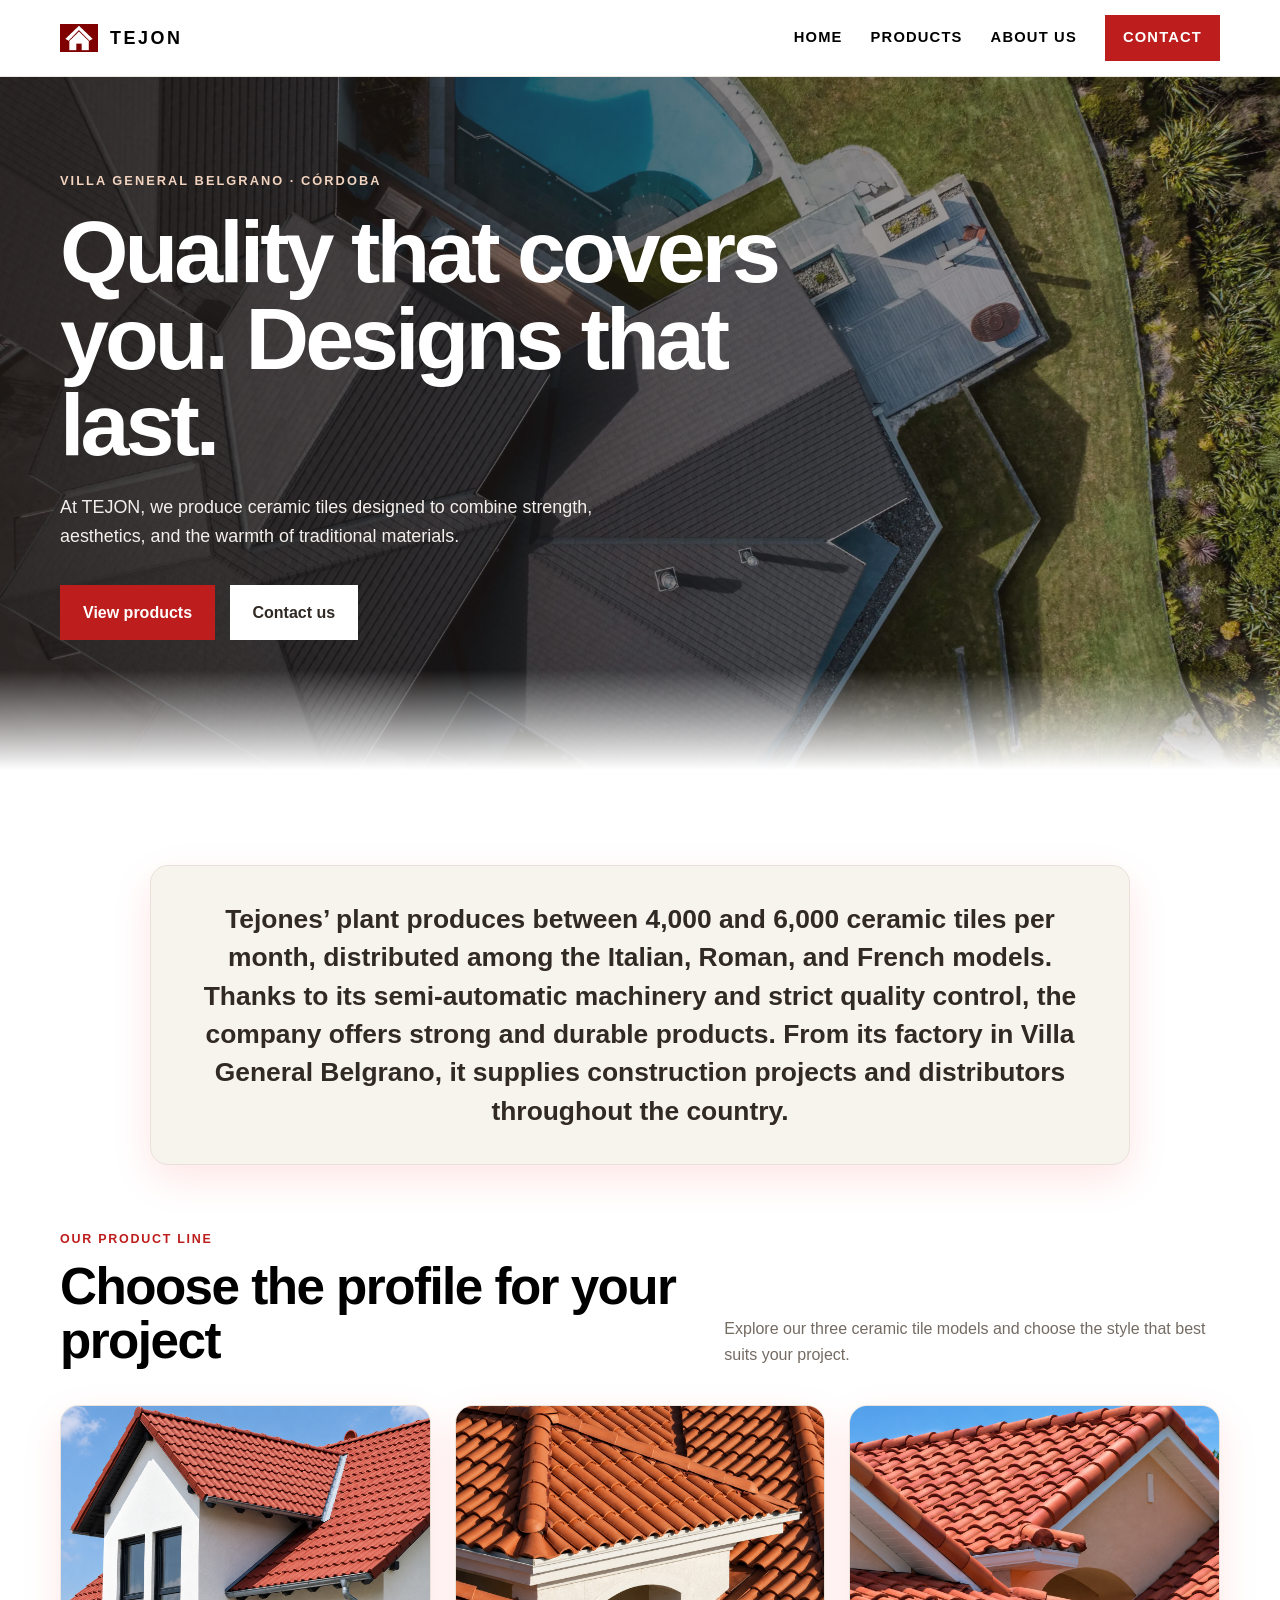
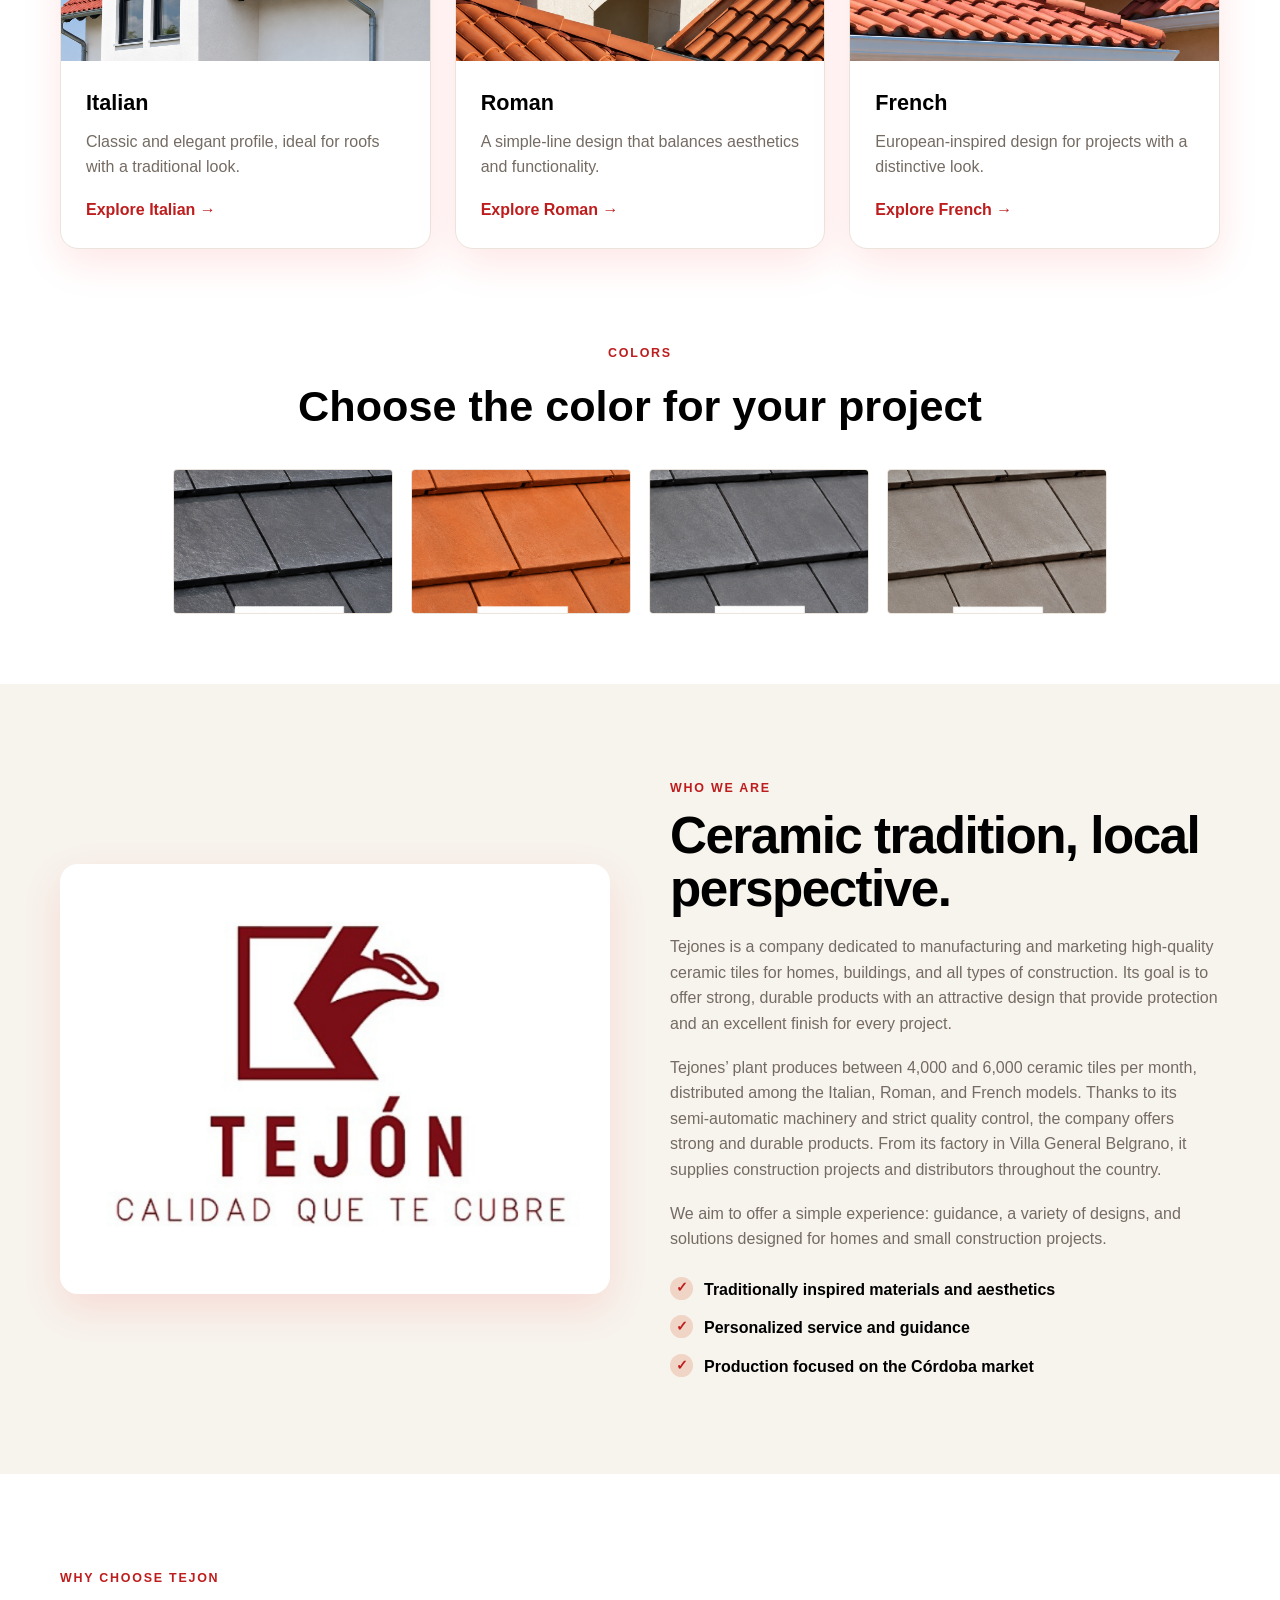
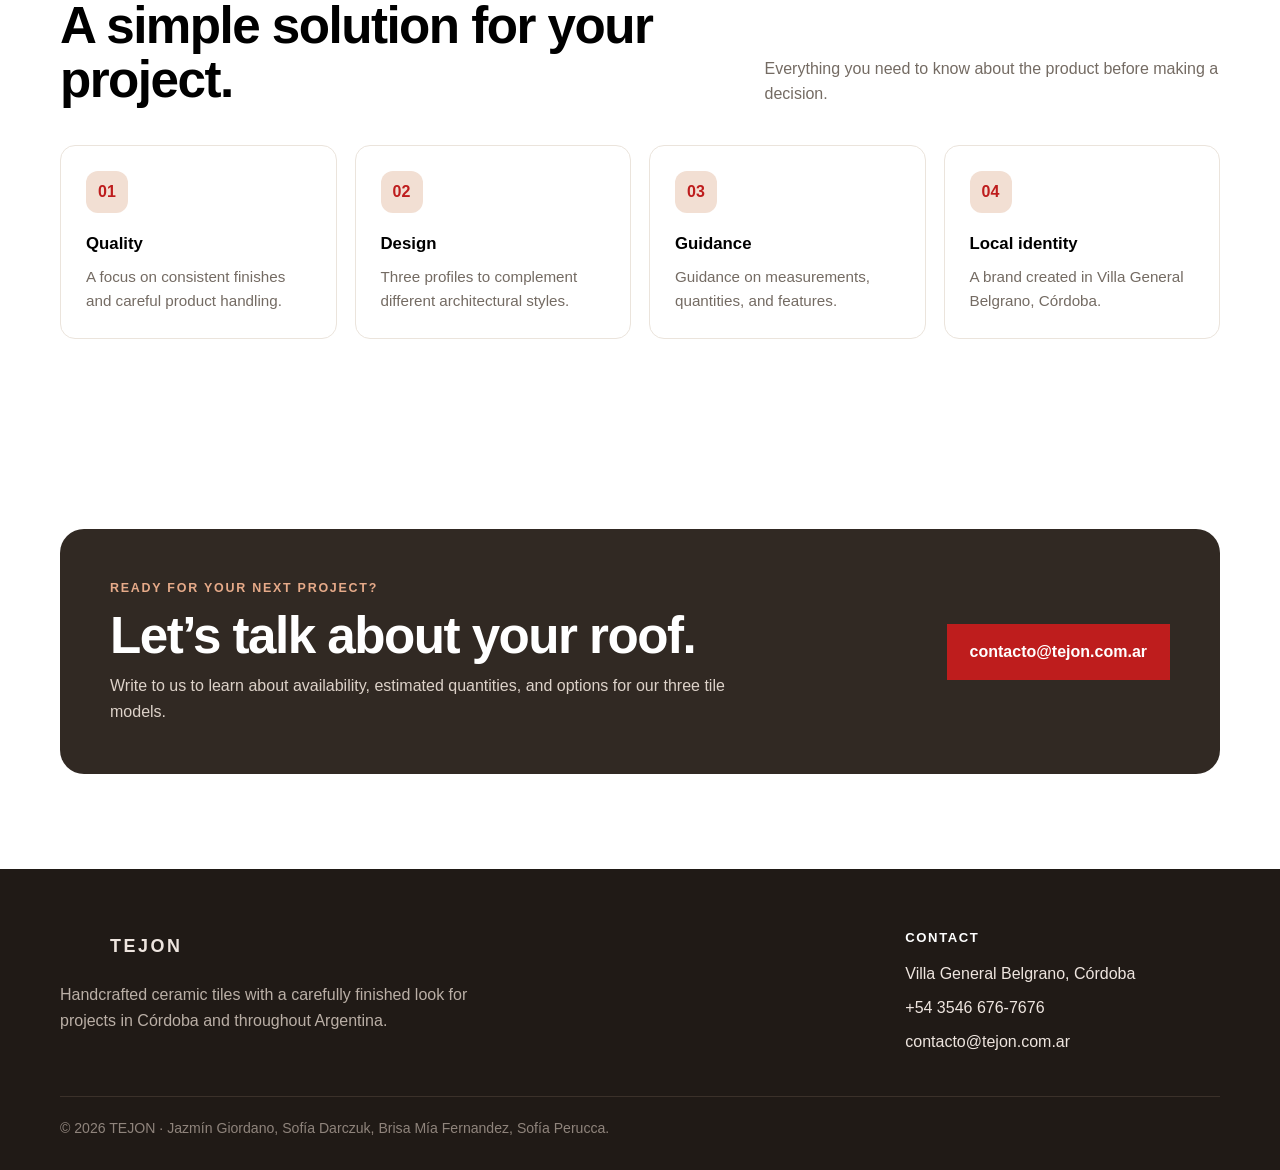
==== commit 5c4b1ce1: "ingles" ====
--- a/index.html
+++ b/index.html
@@ -1,26 +1,26 @@
 <!DOCTYPE html>
-<html lang="es">
+<html lang="en">
 <head>
   <meta charset="UTF-8">
   <meta name="viewport" content="width=device-width, initial-scale=1.0">
-  <title>TEJON | Tejas Cerámicas</title>
-  <meta name="description" content="TEJON, empresa ficticia de tejas cerámicas ubicada en Villa General Belgrano, Córdoba.">
+  <title>TEJON | Ceramic Tiles</title>
+  <meta name="description" content="TEJON, a fictional ceramic tile company located in Villa General Belgrano, Córdoba.">
   <link rel="stylesheet" href="styles.css">
 </head>
 <body>
 
 <header class="site-header">
   <div class="container navbar">
-    <a href="index.html" class="brand" aria-label="TEJON inicio">
+    <a href="index.html" class="brand" aria-label="TEJON home">
       <img class="brand-mark" src="assets/casa.png" alt="">
       <span class="brand-name">TEJON</span>
     </a>
-    <button class="menu-toggle" aria-label="Abrir menú" aria-expanded="false">☰</button>
+    <button class="menu-toggle" aria-label="Open menu" aria-expanded="false">☰</button>
     <nav class="nav-links">
-      <a href="index.html">Inicio</a>
-      <a href="index.html#productos">Productos</a>
-      <a href="index.html#nosotros">Nosotros</a>
-      <a href="index.html#contacto" class="nav-cta">Contacto</a>
+      <a href="index.html">Home</a>
+      <a href="index.html#productos">Products</a>
+      <a href="index.html#nosotros">About Us</a>
+      <a href="index.html#contacto" class="nav-cta">Contact</a>
     </nav>
   </div>
 </header>
@@ -30,52 +30,52 @@
   <section class="hero">
     <div class="container hero-content">
       <span class="eyebrow">Villa General Belgrano · Córdoba</span>
-      <h1>Calidad que te cubre. Diseños que perduran.</h1>
-      <p>En TEJON elaboramos tejas cerámicas pensadas para combinar resistencia, estética y la calidez de los materiales tradicionales.</p>
-      <a class="btn btn-primary" href="#productos">Ver productos</a>
-      <a class="btn btn-light" href="#contacto">Contactanos</a>
+      <h1>Quality that covers you. Designs that last.</h1>
+      <p>At TEJON, we produce ceramic tiles designed to combine strength, aesthetics, and the warmth of traditional materials.</p>
+      <a class="btn btn-primary" href="#productos">View products</a>
+      <a class="btn btn-light" href="#contacto">Contact us</a>
     </div>
   </section>
 
   <section class="section" id="productos">
     <div class="container">
       <div class="production-highlight">
-        <p>La planta de Tejones produce entre 4.000 y 6.000 tejas cerámicas por mes, distribuidas entre los modelos italiano, romano y francés. Gracias a su maquinaria semiautomática y a un estricto control de calidad, la empresa ofrece productos resistentes y duraderos. Desde su fábrica en Villa General Belgrano, abastece proyectos de construcción y distribuidores de todo el país</p>
+        <p>Tejones’ plant produces between 4,000 and 6,000 ceramic tiles per month, distributed among the Italian, Roman, and French models. Thanks to its semi-automatic machinery and strict quality control, the company offers strong and durable products. From its factory in Villa General Belgrano, it supplies construction projects and distributors throughout the country.</p>
       </div>
   
       <div class="section-head">
         <div>
-          <div class="section-kicker">Nuestra línea de productos</div>
-          <h2>Elegí el perfil para tu proyecto</h2>
+          <div class="section-kicker">Our Product Line</div>
+          <h2>Choose the profile for your project</h2>
         </div>
-        <p>Conocé nuestros tres modelos de tejas cerámicas y elegí el estilo que mejor se adapta a tu obra.</p>
+        <p>Explore our three ceramic tile models and choose the style that best suits your project.</p>
       </div>
 
       <div class="products-grid">
         <a class="product-card" href="italiana.html">
-          <div class="product-image"><img src="assets/italiana.png" alt="Ilustración de teja cerámica Italiana"></div>
+          <div class="product-image"><img src="assets/italiana.png" alt="Illustration of Italian ceramic tile"></div>
           <div class="product-body">
-            <h3>Italiana</h3>
-            <p>Perfil clásico y elegante, ideal para cubiertas de aspecto tradicional.</p>
-            <span class="product-link">Conocer Italiana →</span>
+            <h3>Italian</h3>
+            <p>Classic and elegant profile, ideal for roofs with a traditional look.</p>
+            <span class="product-link">Explore Italian →</span>
           </div>
         </a>
 
         <a class="product-card" href="romana.html">
-          <div class="product-image"><img src="assets/romana.png" alt="Ilustración de teja cerámica Romana"></div>
+          <div class="product-image"><img src="assets/romana.png" alt="Illustration of Roman ceramic tile"></div>
           <div class="product-body">
-            <h3>Romana</h3>
-            <p>Diseño de líneas simples que busca equilibrio entre estética y funcionalidad.</p>
-            <span class="product-link">Conocer Romana →</span>
+            <h3>Roman</h3>
+            <p>A simple-line design that balances aesthetics and functionality.</p>
+            <span class="product-link">Explore Roman →</span>
           </div>
         </a>
 
         <a class="product-card" href="francesa.html">
-          <div class="product-image"><img src="assets/frances.png" alt="Ilustración de teja cerámica Francesa"></div>
+          <div class="product-image"><img src="assets/frances.png" alt="Illustration of French ceramic tile"></div>
           <div class="product-body">
-            <h3>Francesa</h3>
-            <p>Formato de inspiración europea para proyectos con una imagen distintiva.</p>
-            <span class="product-link">Conocer Francesa →</span>
+            <h3>French</h3>
+            <p>European-inspired design for projects with a distinctive look.</p>
+            <span class="product-link">Explore French →</span>
           </div>
         </a>
       </div>
@@ -84,14 +84,14 @@
 
     <div class="colors-section">
         <div class="colors-heading">
-          <div class="section-kicker">COLORES</div>
-          <h2>Elegí el color para tu proyecto</h2>
+          <div class="section-kicker">COLORS</div>
+          <h2>Choose the color for your project</h2>
         </div>
         <div class="colors-grid">
-          <div class="color-card"><img src="assets/Pizarratx.png" alt="Color de teja 1"></div>
-          <div class="color-card"><img src="assets/Roja.png" alt="Color de teja 2"></div>
-          <div class="color-card"><img src="assets/Pizarra.png" alt="Color de teja 3"></div>
-          <div class="color-card"><img src="assets/Grafito.png" alt="Color de teja 4"></div>
+          <div class="color-card"><img src="assets/Pizarratx.png" alt="Tile color 1"></div>
+          <div class="color-card"><img src="assets/Roja.png" alt="Tile color 2"></div>
+          <div class="color-card"><img src="assets/Pizarra.png" alt="Tile color 3"></div>
+          <div class="color-card"><img src="assets/Grafito.png" alt="Tile color 4"></div>
         </div>
       </div>
 
@@ -99,16 +99,16 @@
     <div class="container split">
       <div class="split-visual" aria-hidden="true"></div>
       <div class="split-copy">
-        <div class="section-kicker">Quiénes somos</div>
-        <h2>Tradición cerámica, mirada local.</h2>
-        <p>Tejones es una empresa dedicada a la fabricación y comercialización de tejas cerámicas de alta calidad para viviendas, edificios y todo tipo de construcciones. Su objetivo es ofrecer productos resistentes, duraderos y con un diseño atractivo que brinden protección y una excelente terminación a cada proyecto. </p>
-         <p>La planta de Tejones produce entre 4.000 y 6.000 tejas cerámicas por mes, distribuidas entre los modelos italiano, romano y francés. Gracias a su maquinaria semiautomática y a un estricto control de calidad, la empresa ofrece productos resistentes y duraderos. Desde su fábrica en Villa General Belgrano, abastece proyectos de construcción y distribuidores de todo el país</p>
-        <p>Buscamos ofrecer una experiencia simple: asesoramiento, variedad de diseños y soluciones pensadas para viviendas y pequeños proyectos constructivos.</p>
+        <div class="section-kicker">Who We Are</div>
+        <h2>Ceramic tradition, local perspective.</h2>
+        <p>Tejones is a company dedicated to manufacturing and marketing high-quality ceramic tiles for homes, buildings, and all types of construction. Its goal is to offer strong, durable products with an attractive design that provide protection and an excellent finish for every project. </p>
+         <p>Tejones’ plant produces between 4,000 and 6,000 ceramic tiles per month, distributed among the Italian, Roman, and French models. Thanks to its semi-automatic machinery and strict quality control, the company offers strong and durable products. From its factory in Villa General Belgrano, it supplies construction projects and distributors throughout the country.</p>
+        <p>We aim to offer a simple experience: guidance, a variety of designs, and solutions designed for homes and small construction projects.</p>
         
         <div class="checks">
-          <div class="check"><span>✓</span> Materiales y estética de inspiración tradicional</div>
-          <div class="check"><span>✓</span> Atención cercana y asesoramiento</div>
-          <div class="check"><span>✓</span> Producción orientada al mercado cordobés</div>
+          <div class="check"><span>✓</span> Traditionally inspired materials and aesthetics</div>
+          <div class="check"><span>✓</span> Personalized service and guidance</div>
+          <div class="check"><span>✓</span> Production focused on the Córdoba market</div>
         </div>
       </div>
     </div>
@@ -118,31 +118,31 @@
     <div class="container">
       <div class="section-head">
         <div>
-          <div class="section-kicker">Por qué elegir TEJON</div>
-          <h2>Una propuesta simple para tu obra.</h2>
+          <div class="section-kicker">Why Choose TEJON</div>
+          <h2>A simple solution for your project.</h2>
         </div>
-        <p>Todo lo necesario para conocer el producto antes de decidir.</p>
+        <p>Everything you need to know about the product before making a decision.</p>
       </div>
       <div class="features">
         <div class="feature">
           <div class="feature-icon">01</div>
-          <h3>Calidad</h3>
-          <p>Enfoque en terminaciones uniformes y cuidado del producto.</p>
+          <h3>Quality</h3>
+          <p>A focus on consistent finishes and careful product handling.</p>
         </div>
         <div class="feature">
           <div class="feature-icon">02</div>
-          <h3>Diseño</h3>
-          <p>Tres perfiles para acompañar diferentes estilos arquitectónicos.</p>
+          <h3>Design</h3>
+          <p>Three profiles to complement different architectural styles.</p>
         </div>
         <div class="feature">
           <div class="feature-icon">03</div>
-          <h3>Asesoramiento</h3>
-          <p>Orientación para conocer medidas, cantidades y características.</p>
+          <h3>Guidance</h3>
+          <p>Guidance on measurements, quantities, and features.</p>
         </div>
         <div class="feature">
           <div class="feature-icon">04</div>
-          <h3>Identidad local</h3>
-          <p>Una marca pensada desde Villa General Belgrano, Córdoba.</p>
+          <h3>Local identity</h3>
+          <p>A brand created in Villa General Belgrano, Córdoba.</p>
         </div>
       </div>
     </div>
@@ -152,9 +152,9 @@
     <div class="container">
       <div class="contact-box">
         <div>
-          <div class="section-kicker" style="color:#e6aa89">¿Listo para tu próximo proyecto?</div>
-          <h2>Hablemos de tu techo.</h2>
-          <p>Escribinos para conocer disponibilidad, cantidades orientativas y opciones de nuestros tres modelos de tejas.</p>
+          <div class="section-kicker" style="color:#e6aa89">Ready for your next project?</div>
+          <h2>Let’s talk about your roof.</h2>
+          <p>Write to us to learn about availability, estimated quantities, and options for our three tile models.</p>
         </div>
         <a class="btn btn-primary" href="mailto:contacto@tejon.com.ar">contacto@tejon.com.ar</a>
       </div>
@@ -171,12 +171,12 @@
           <span class="brand-mark" aria-hidden="true"></span>
           <span class="brand-name">TEJON</span>
         </div>
-        <p>Tejas cerámicas de fabricación artesanal y acabado cuidado para proyectos en Córdoba y toda la Argentina.</p>
+        <p>Handcrafted ceramic tiles with a carefully finished look for projects in Córdoba and throughout Argentina.</p>
       </div>
       <div>
       </div>
       <div>
-        <div class="footer-title">Contacto</div>
+        <div class="footer-title">Contact</div>
         <div class="footer-links">
           <span>Villa General Belgrano, Córdoba</span>
           <span>+54 3546 676-7676</span>
